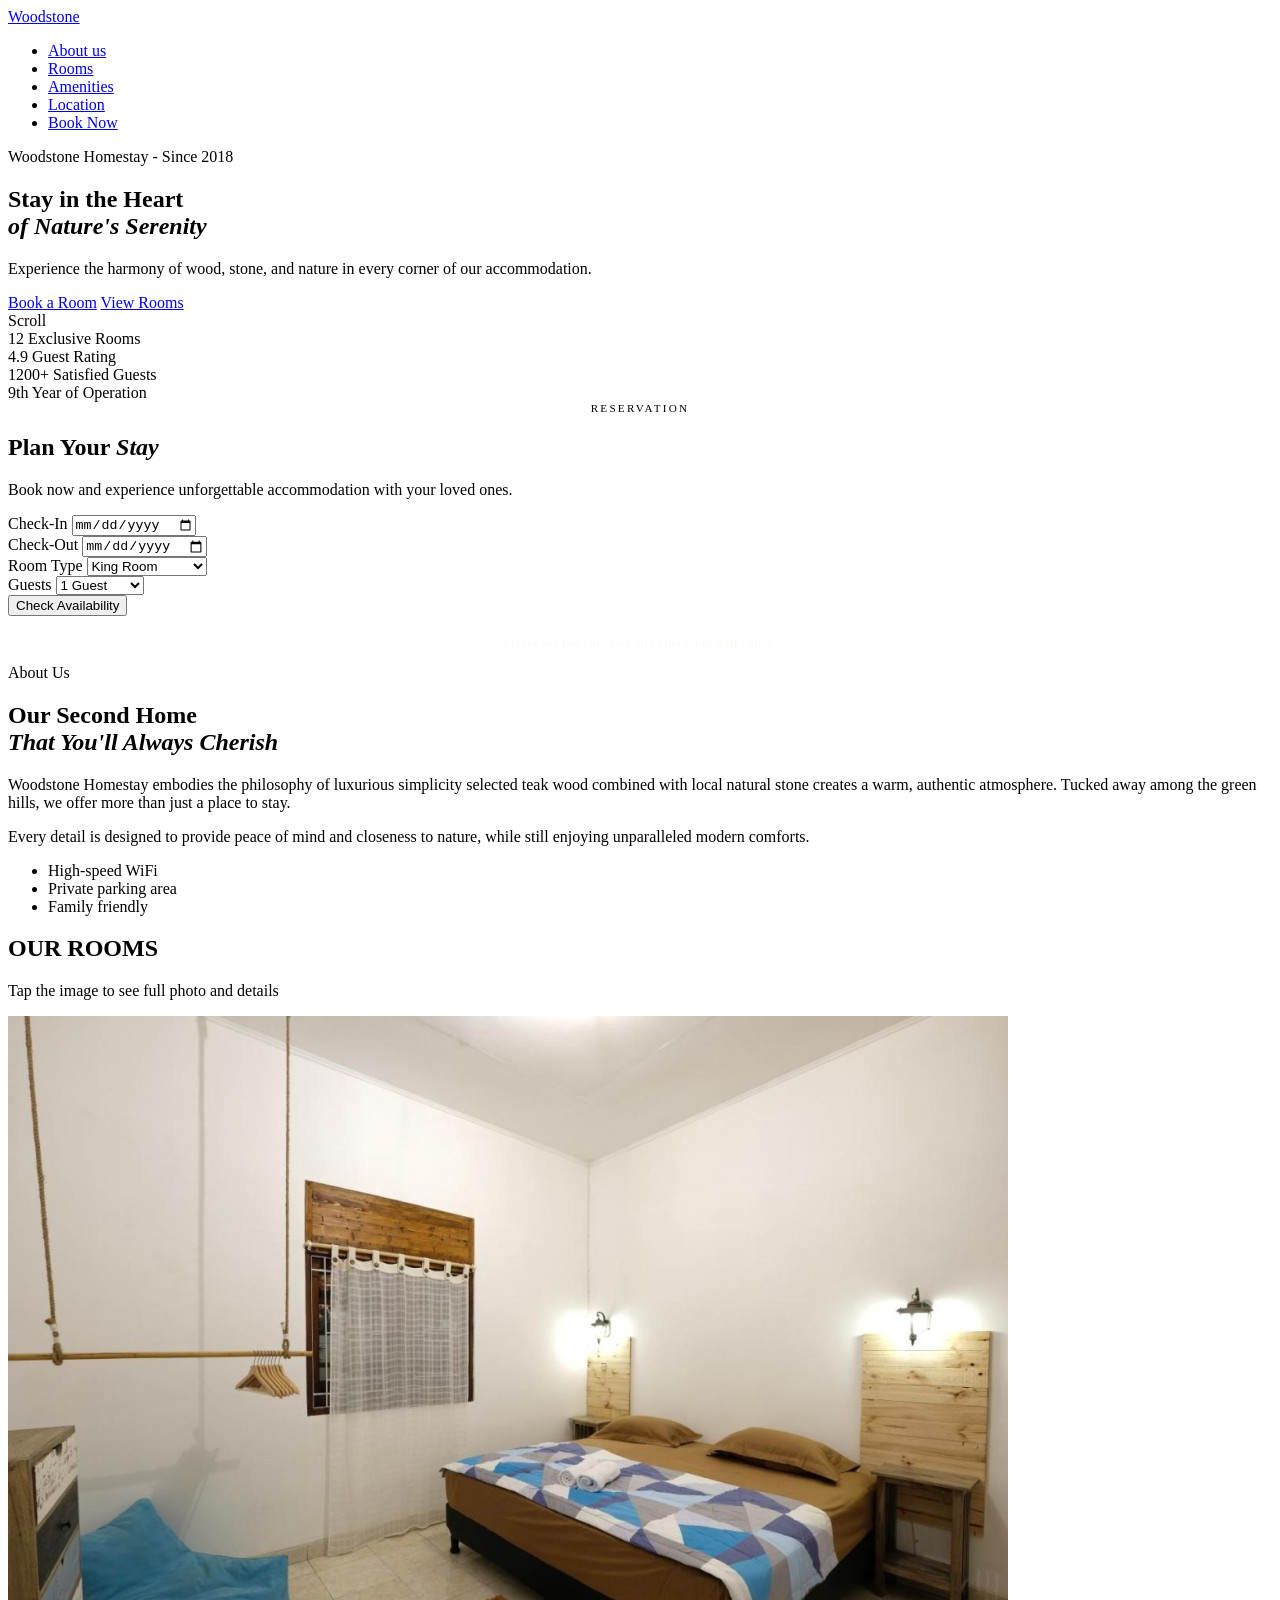
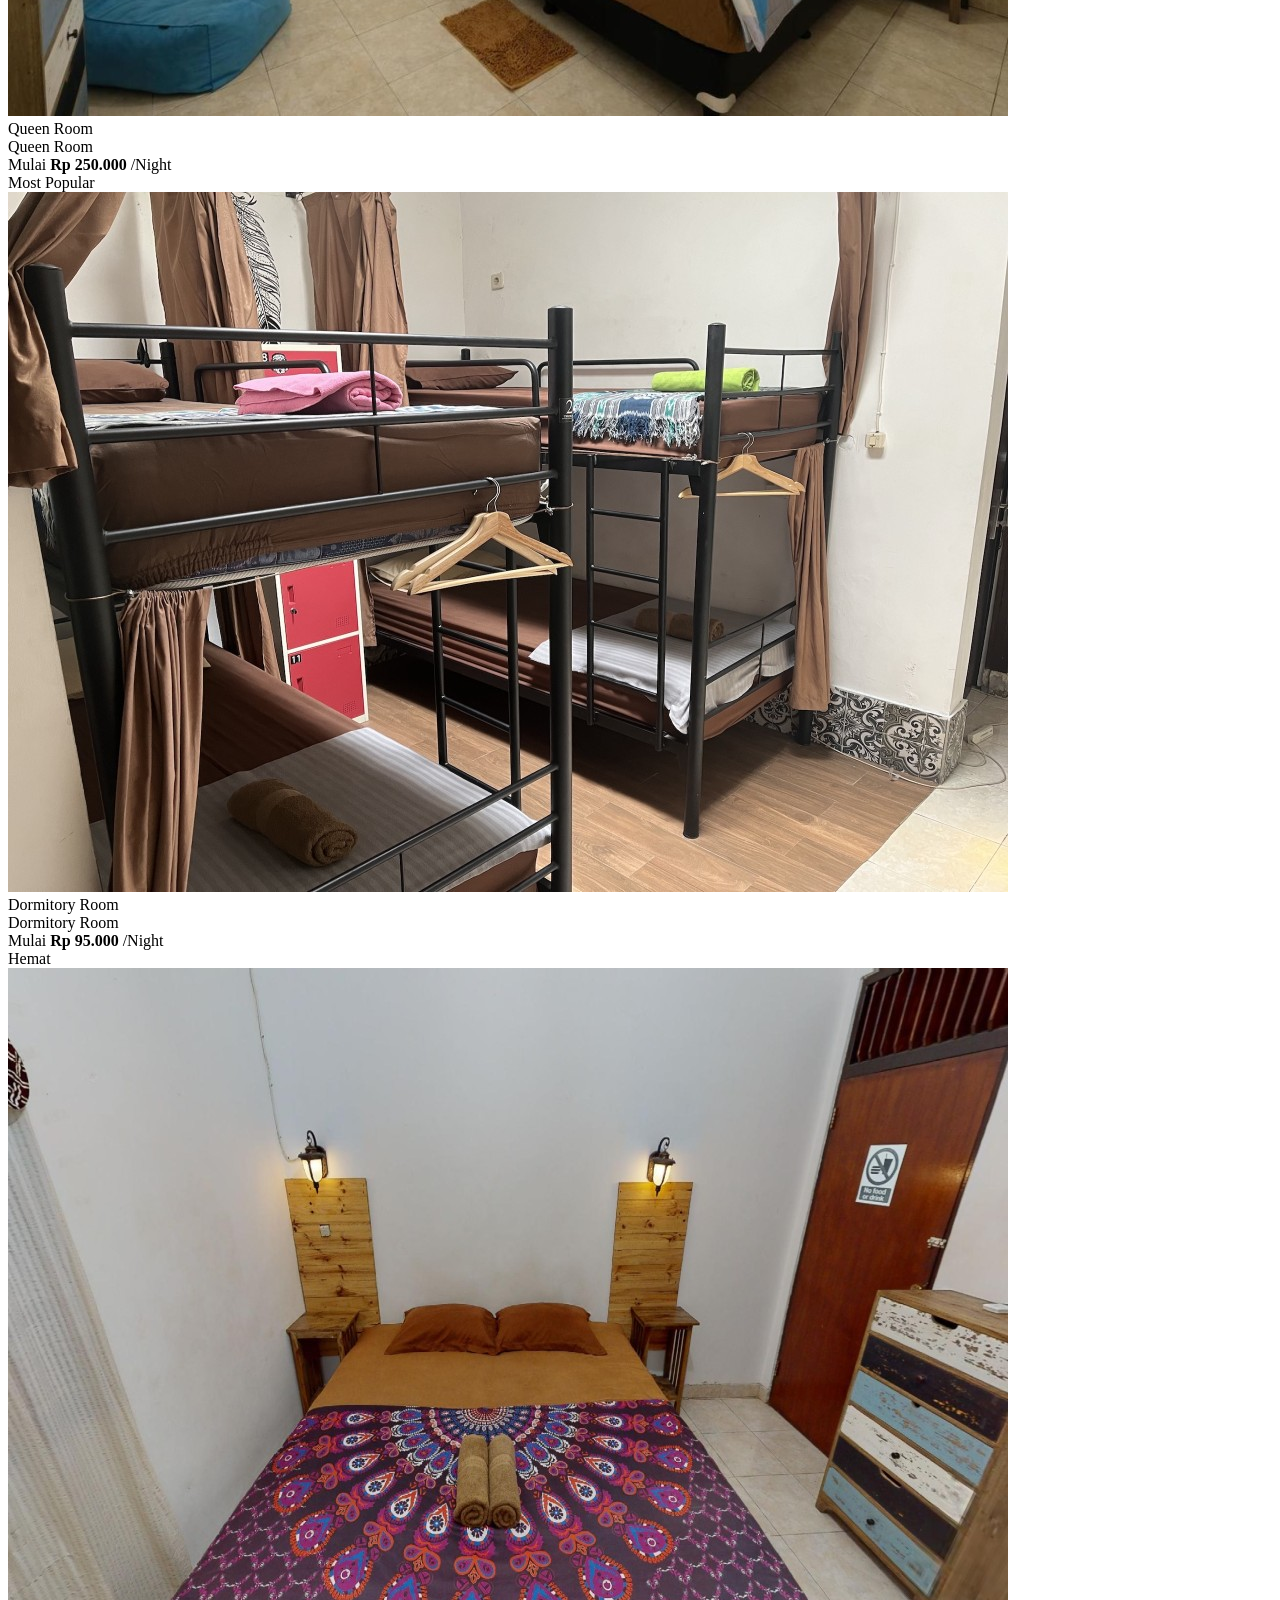
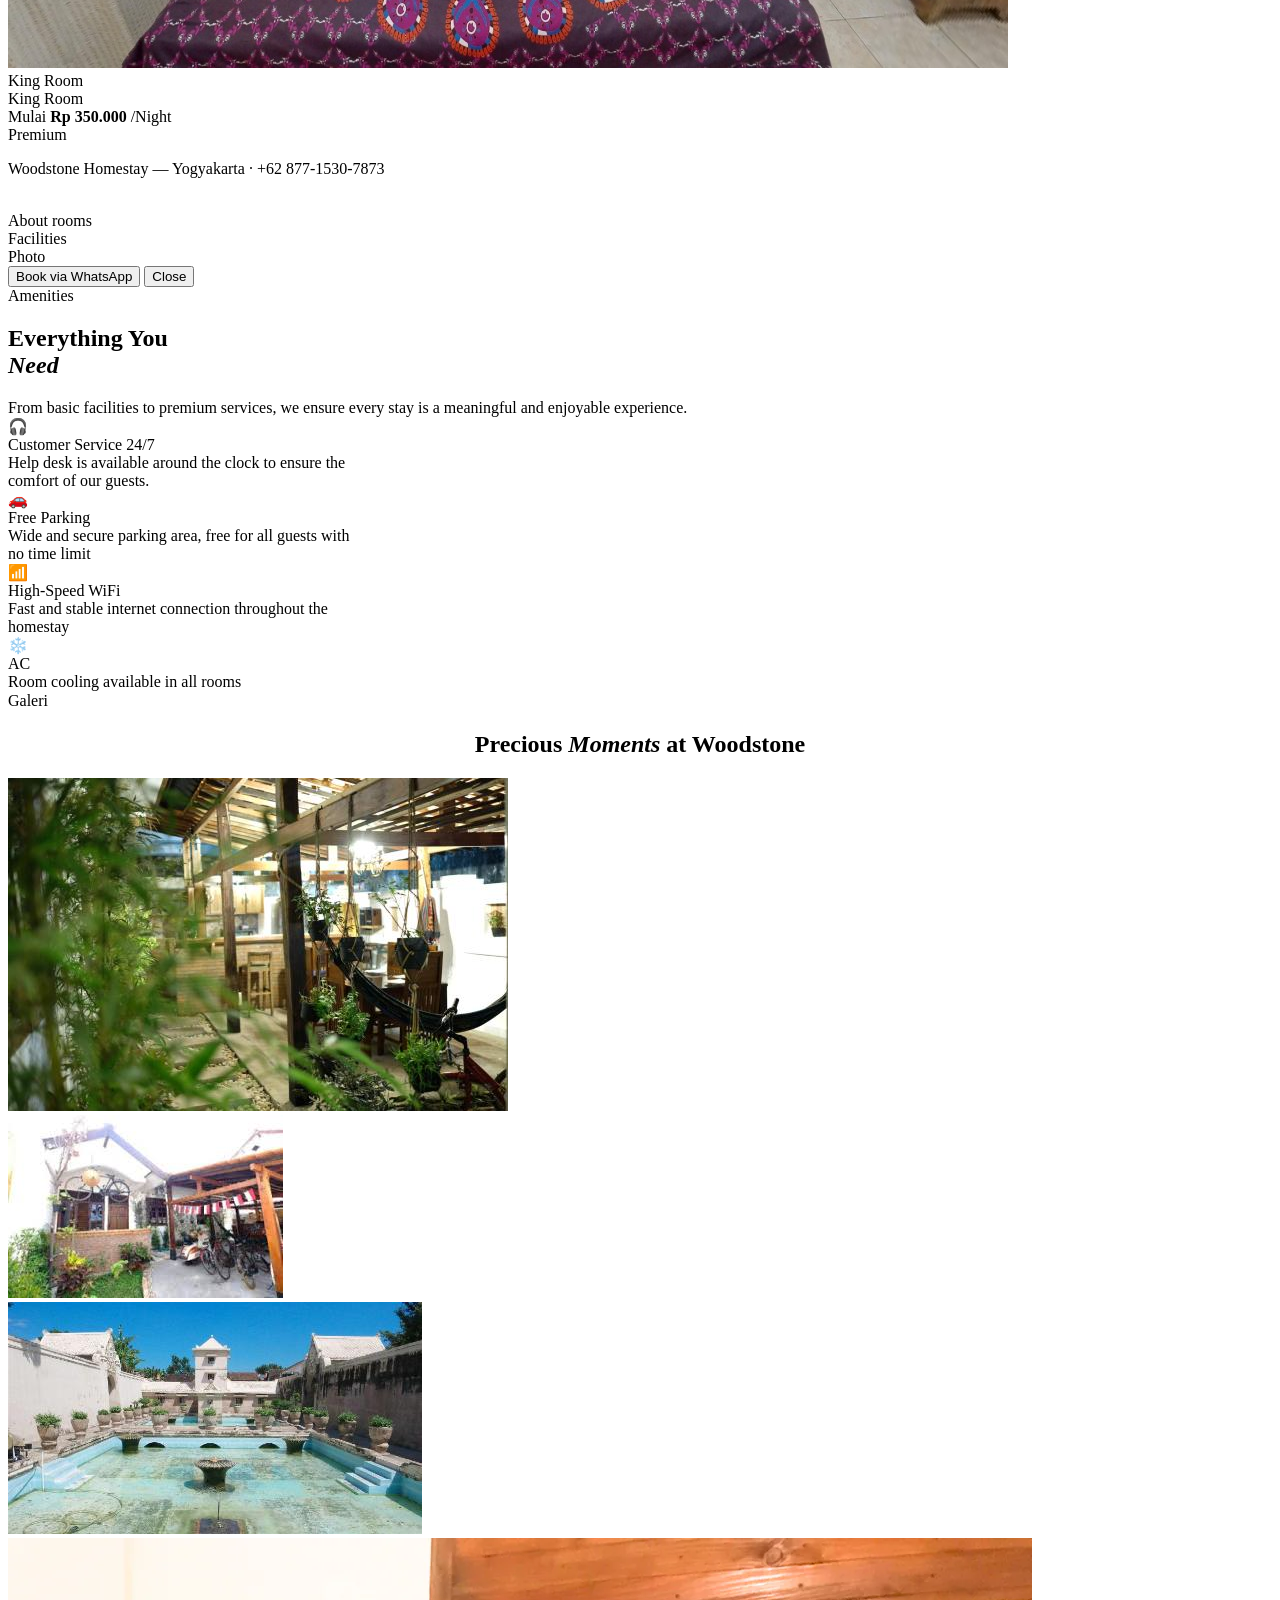
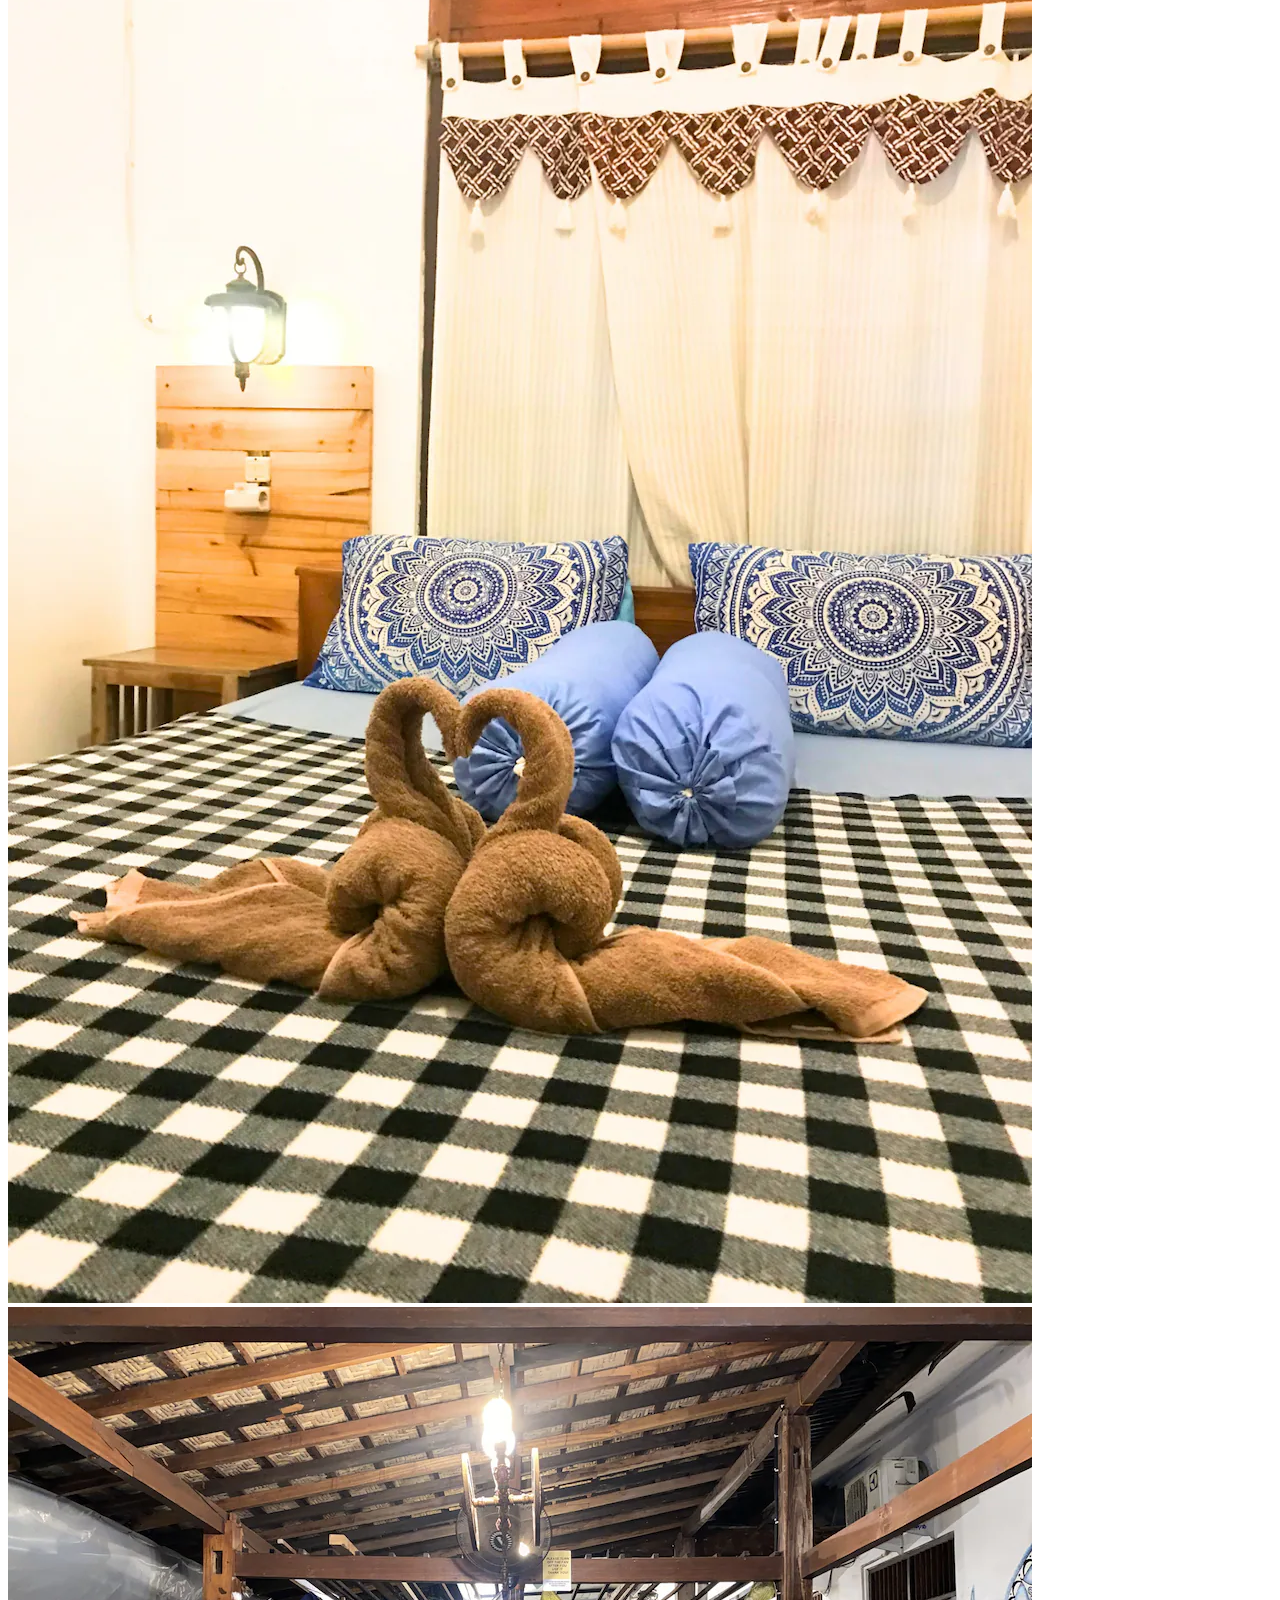
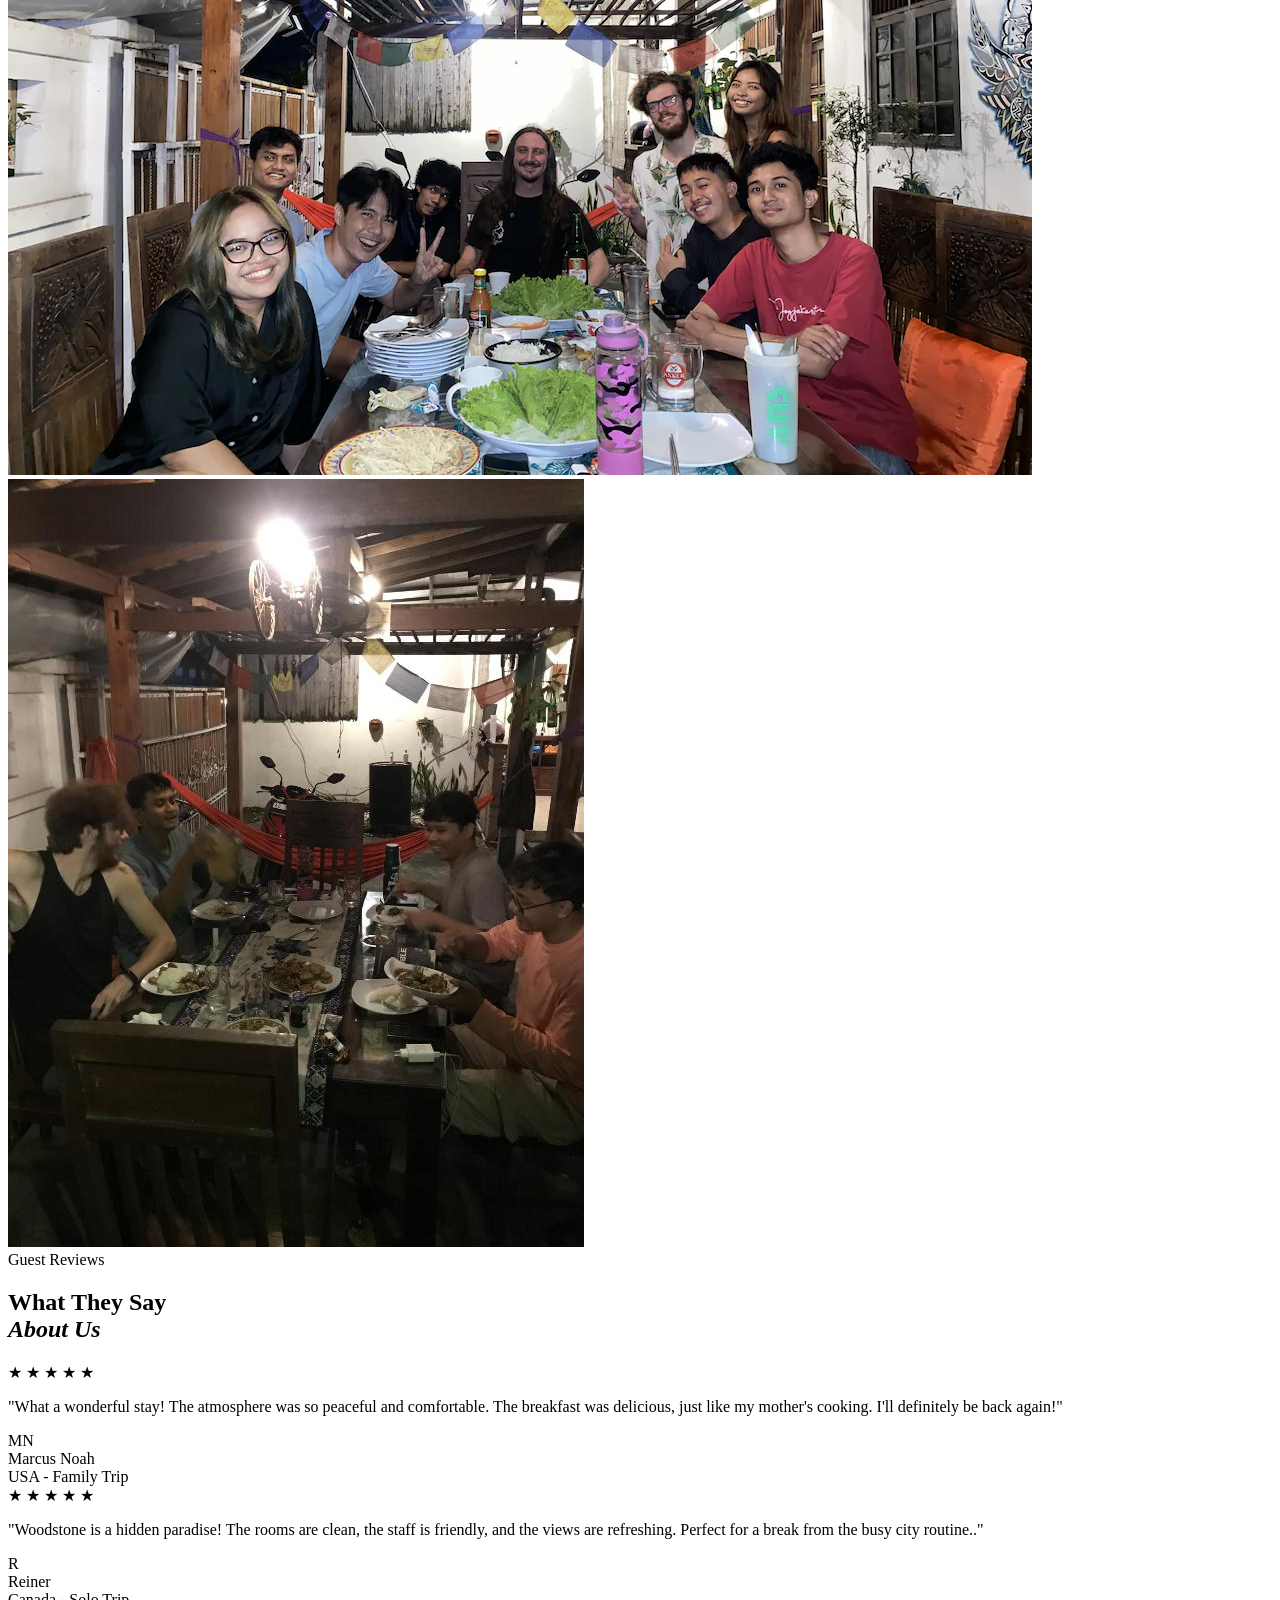
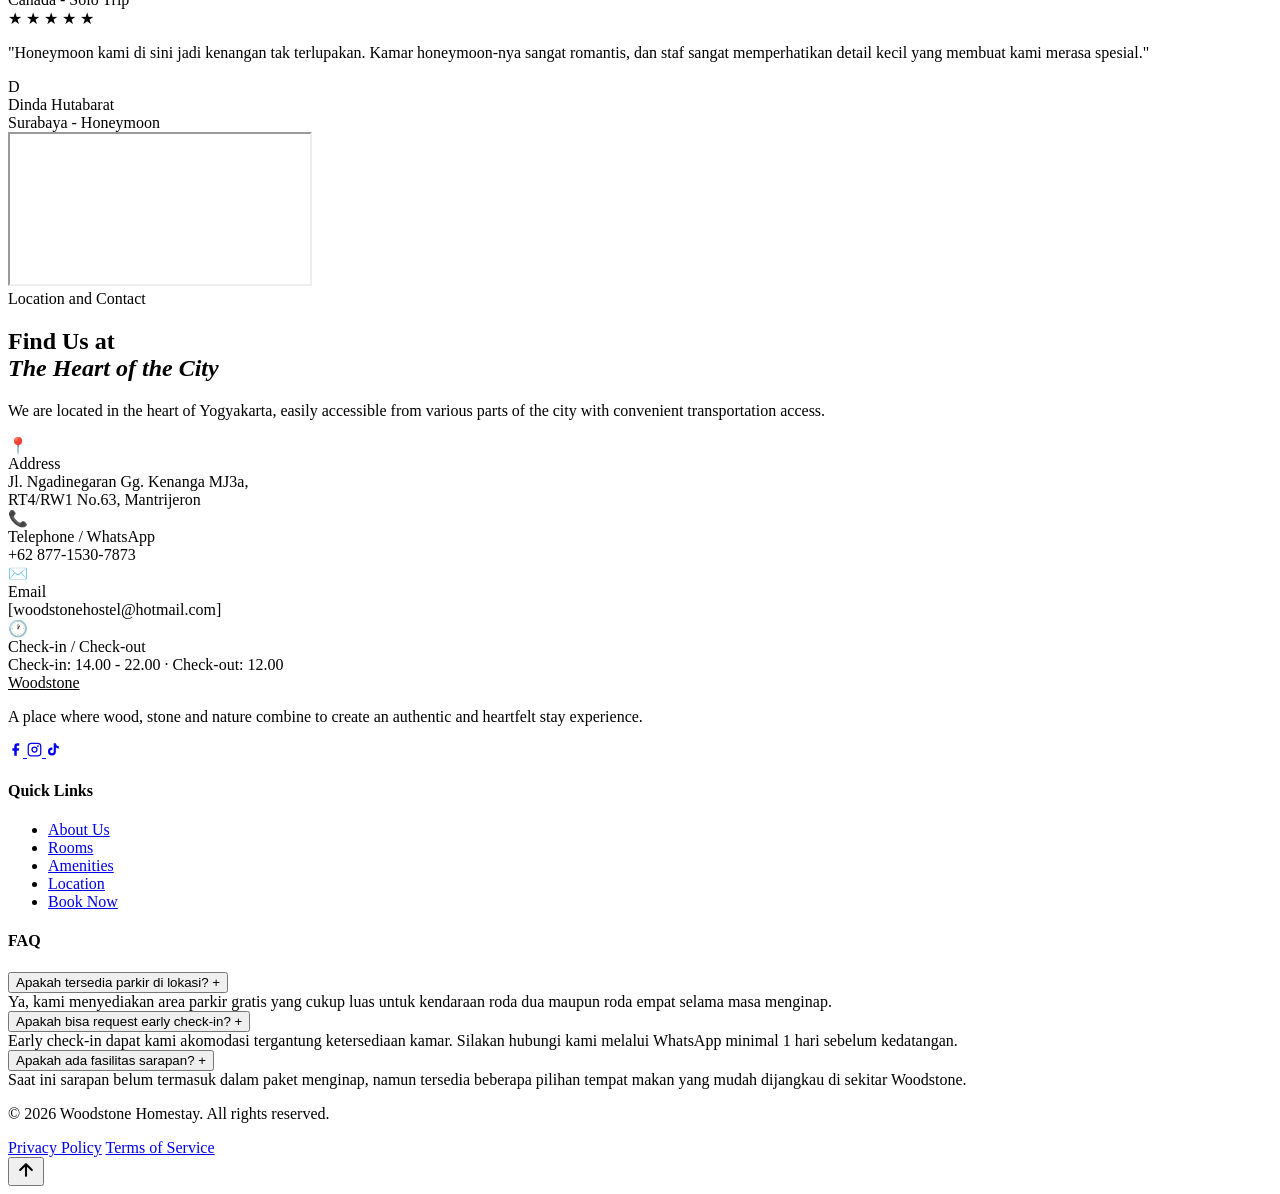
==== index.html @ ebc1e07e "Add files via upload" ====
<!DOCTYPE html>
<html lang="en">
<head>
  <link rel="icon" href="04.png">
<meta charset="UTF-8">
<meta name="viewport" content="width=device-width, initial-scale=1.0">
<title>Woodstone Homestay — Harmony of Nature & Comfort</title>
<link href="https://fonts.googleapis.com/css2?family=Playfair+Display:ital,wght@0,400;0,600;0,700;1,400&family=Cormorant+Garamond:wght@300;400;500&family=DM+Sans:wght@300;400;500&display=swap" rel="stylesheet">
<link rel="stylesheet" href=Index.css>
</head>
<body>

<!-- NAVBAR -->
<nav id="navbar">
  <a href="#" class="nav-logo">Wood<span>stone</span></a>
  <ul class="nav-links">
    <li><a href="#about">About us</a></li>
    <li><a href="#rooms">Rooms</a></li>
    <li><a href="#amenities">Amenities</a></li>
    <li><a href="#location">Location</a></li>
    <li><a href="#booking" class="nav-cta">Book Now</a></li>
  </ul>
</nav>

<!-- HERO -->
<section class="hero">
  <div class="hero-bg"></div>
  <div class="hero-content">
    <div class="hero-eyebrow">Woodstone Homestay - Since 2018</div>
    <h1 class="hero-title">
      Stay in the Heart<br><em>of Nature's Serenity</em>
    </h1>
    <p class="hero-subtitle">
      Experience the harmony of wood, stone, and nature in every corner of our accommodation.
    </p>
    <div class="hero-actions">
      <a href="#booking" class="btn-primary">Book a Room</a>
      <a href="#rooms" class="btn-ghost">View Rooms</a>
    </div>
  </div>
  <div class="scroll-hint">
    <div class="scroll-line"></div>
    Scroll
  </div>
</section>

<!-- STATS BAR — FIX #6: tambah data-count & data-suffix untuk animasi counter -->
<div class="stats-bar">
  <div class="stat-item fade-up">
    <span class="stat-num" data-count="12">12</span>
    <span class="stat-label">Exclusive Rooms</span>
  </div>
  <div class="stat-item fade-up">
    <span class="stat-num">4.9</span>
    <span class="stat-label">Guest Rating</span>
  </div>
  <div class="stat-item fade-up">
    <span class="stat-num" data-count="1200" data-suffix="+">1200+</span>
    <span class="stat-label">Satisfied Guests</span>
  </div>
  <div class="stat-item fade-up">
    <span class="stat-num" data-count="9" data-suffix="th">9th</span>
    <span class="stat-label">Year of Operation</span>
  </div>
</div>

<!-- BOOKING -->
<section class="booking" id="booking">
  <div class="booking-inner">
    <div style="display:flex;align-items:center;justify-content:center;gap:10px;margin-bottom:14px;">
      <span style="width:30px;height:1px;background:var(--gold);display:block;"></span>
      <span style="font-size:0.7rem;letter-spacing:0.2em;text-transform:uppercase;color:var(--gold);">Reservation

      </span>
      <span style="width:30px;height:1px;background:var(--gold);display:block;"></span>
    </div>
    <h2>Plan Your <em>Stay</em></h2>
    <p class="booking-desc">Book now and experience unforgettable accommodation with your loved ones.</p>
    <div class="booking-form">
      <div class="form-group">
        <label>Check-In</label>
        <input type="date">
      </div>
      <div class="form-group">
        <label>Check-Out</label>
        <input type="date">
      </div>
      <div class="form-group">
        <label>Room Type</label>
        <select>
          <option>King Room</option>
          <option>Queen Room</option>
          <option>Dormitory Room</option>
        </select>
      </div>
      <div class="form-group">
        <label>Guests</label>
        <select>
          <option>1 Guest</option>
          <option>2 Guests</option>
          <option>3-4 Guests</option>
          <option>5+ Guests</option>
        </select>
      </div>
      <button class="booking-submit" onclick="handleBooking()">Check Availability</button>
    </div>
  </div>
  <div style ="text-align:center;margin-top:20px;color:rgba(245,239,230,0.4);font-size:0.78rem;letter-spacing:0.05em;">
    <p>Please set the check-in and check-out dates first.</p>
  </div>
</section>

<!-- ABOUT -->
<section class="about" id="about">
  <div class="about-images fade-up">
    <div class="about-img-main"></div>
    <div class="about-img-secondary"></div>
  </div>
  <div class="fade-up">
    <div class="section-tag">About Us</div>
    <h2 class="section-title">Our Second Home<br><em>That You'll Always Cherish</em></h2>
    <p class="section-body">
      Woodstone Homestay embodies the philosophy of luxurious simplicity
selected teak wood combined with local natural stone creates a warm, authentic atmosphere.
Tucked away among the green hills,
we offer more than just a place to stay.
    </p>
    <p class="section-body">
Every detail is designed to provide peace of mind and closeness to nature, while still enjoying unparalleled modern comforts.
    </p>
    <ul class="features-list">
      <li>High-speed WiFi</li>
      <li>Private parking area</li>
      <li>Family friendly</li>
    </ul>
  </div>
</section>
<!-- ROOMS -->
<section class="rooms-section" id="rooms">
   <div class="container">
       <div class="container">
        <h1>OUR ROOMS</h1>
    </div>
    <div class="container">
  <p class="page-sub">Tap the image to see full photo and details</p>
  <div class="room-grid" id="roomGrid"></div>
  <p class="tap-note">Woodstone Homestay — Yogyakarta · +62 877-1530-7873</p>
</div>
<div class="overlay" id="overlay" onclick="closeIfBg(event)">
  <div class="modal" id="modal">
    <img id="mHero" class="modal-hero" src="" alt="">
    <div class="modal-body">
      <div class="modal-type" id="mType"></div>
      <div class="modal-name" id="mName"></div>
      <div class="modal-price" id="mPrice"></div>
      <div class="divider"></div>
      <div class="section-label">About rooms</div>
      <div class="modal-desc" id="mDesc"></div>
      <div class="section-label">Facilities</div>
      <div class="amenity-grid" id="mAmenities"></div>
      <div class="section-label">Photo</div>
      <div class="photo-grid" id="mPhotos"></div>
      <div class="modal-actions">
        <button class="btn-wa" id="mWa">Book via WhatsApp</button>
        <button class="btn-close" onclick="closeModal()">Close</button>
      </div>
    </div>
  </div>
</div>
  </div>
</section>

<!-- AMENITIES -->
<section class="amenities" id="amenities">
  <div class="amenities-header">
    <div class="fade-up">
      <div class="section-tag">Amenities</div>
      <h2 class="section-title">Everything You<br><em>Need</em></h2>
    </div>
    <div class="fade-up">
      <p class="section-body" style="margin:0;">
        From basic facilities to premium services, we ensure every 
        stay is a meaningful and enjoyable experience.
      </p>
    </div>
  </div>
  <!-- FIX #2 & #3: hapus </div> stray, Benerin deskripsi, Tambahin item ke-6 biar 2 baris x 3 kolom -->
  <div class="amenities-grid">
    <div class="amenity-item fade-up" style="width: 350px;">
      <span class="amenity-icon">🎧</span> 
      <div class="amenity-name">Customer Service 24/7</div>
      <div class="amenity-desc">Help desk is available around the clock to ensure the comfort of our guests.</div>
    </div>
    <div class="amenity-item fade-up" style="width: 350px;">
      <span class="amenity-icon">🚗</span>
      <div class="amenity-name">Free Parking</div>
      <div class="amenity-desc">Wide and secure parking area, free for all guests with no time limit</div>
    </div>
    <div class="amenity-item fade-up" style="width: 350px;">
      <span class="amenity-icon">📶</span>
      <div class="amenity-name">High-Speed WiFi</div>
      <div class="amenity-desc">Fast and stable internet connection throughout the homestay</div>
    </div>
    <div class="amenity-item fade-up" style="width: 350px;">
      <span class="amenity-icon">❄️</span>
      <div class="amenity-name">AC</div>
      <div class="amenity-desc">Room cooling available in all rooms </div>
    </div>
  </div>
</section>

<!-- GALLERY -->
<section class="gallery">
  <div class="gallery-header fade-up">
    <div class="section-tag" style="justify-content:center;">
      <span style="width:30px;height:1px;background:var(--gold);display:block;"></span>
      Galeri
      <span style="width:30px;height:1px;background:var(--gold);display:block;"></span>
    </div>
    <h2 class="section-title" style="text-align:center;">Precious <em>Moments</em> at Woodstone</h2>
  </div>
  <div class="gallery-strip" id="galleryStrip">
    <div class="gallery-item"><img src="Mini bars.jpg" alt="Gallery 1" draggable="false"></div>
    <div class="gallery-item"><img src="Di luar.jpeg" alt="Gallery 2" draggable="false"></div>
    <div class="gallery-item"><img src="kolam.jpg" alt="Gallery 3" draggable="false"></div>
    <div class="gallery-item"><img src="kamar ciuttt.webp" alt="Gallery 4" draggable="false"></div>
    <div class="gallery-item"><img src="mawong.webp" alt="Gallery 5" draggable="true"></div>
    <div class="gallery-item"><img src="underbois.jpg" alt="Gallery 6" draggable="false"></div>
  </div>
</section>

<!-- TESTIMONIALS -->
<section class="testimonials" id="testimonials">
  <div class="testi-header fade-up">
    <div class="section-tag">Guest Reviews</div>
    <h2 class="section-title">What They Say<br><em>About Us</em></h2>
  </div>
  <div class="testi-grid">
    <div class="testi-card fade-up">
      <div class="testi-stars">&#9733; &#9733; &#9733; &#9733; &#9733;</div>
      <p class="testi-text">"What a wonderful stay! The atmosphere was so peaceful and comfortable. The breakfast was delicious, just like my mother's cooking. I'll definitely be back again!"</p>
      <div class="testi-author">
        <div class="testi-avatar">MN</div>
        <div>
          <div class="testi-name">Marcus Noah</div>
          <div class="testi-origin">USA - Family Trip</div>
        </div>
      </div>
    </div>
    <div class="testi-card fade-up">
      <div class="testi-stars">&#9733; &#9733; &#9733; &#9733; &#9733;</div>
      <p class="testi-text">"Woodstone is a hidden paradise! The rooms are clean, the staff is friendly, and the views are refreshing. Perfect for a break from the busy city routine.."</p>
      <div class="testi-author">
        <div class="testi-avatar">R</div>
        <div>
          <div class="testi-name">Reiner </div>
          <div class="testi-origin">Canada - Solo Trip</div>
        </div>
      </div>
    </div>
    <div class="testi-card fade-up">
      <div class="testi-stars">&#9733; &#9733; &#9733; &#9733; &#9733;</div>
      <p class="testi-text">"Honeymoon kami di sini jadi kenangan tak terlupakan. Kamar honeymoon-nya sangat romantis, dan staf sangat memperhatikan detail kecil yang membuat kami merasa spesial."</p>
      <div class="testi-author">
        <div class="testi-avatar">D</div>
        <div>
          <div class="testi-name">Dinda Hutabarat</div>
          <div class="testi-origin">Surabaya - Honeymoon</div>
        </div>
      </div>
    </div>
  </div>
</section>

<!-- LOCATION -->
<section class="location" id="location">
  <div class="map-placeholder fade-up">
    <iframe
      src="https://www.google.com/maps/embed?pb=!1m18!1m12!1m3!1d3952.6!2d110.3640469!3d-7.8164603!2m3!1f0!2f0!3f0!3m2!1i1024!2i768!4f13.1!3m3!1m2!1s0x2e7a5797d3da2981%3A0x2a09e5f6ae807d69!2sWood%20Stone%20Homestay!5e0!3m2!1sid!2sid!4v1710000000000"
      allowfullscreen=""
      loading="lazy"
      referrerpolicy="no-referrer-when-downgrade">
    </iframe>
  </div>
  <div class="fade-up">
    <div class="section-tag">Location and Contact</div>
    <h2 class="section-title">Find Us at<br><em>The Heart of the City</em></h2>
        <p class="section-body">We are located in the heart of Yogyakarta, easily accessible from various parts of the city with convenient transportation access.</p>
    <div class="info-items">
      <div class="info-item">
        <span class="info-icon">📍</span>
        <div>
          <div class="info-label">Address</div>
          <div class="info-value">Jl. Ngadinegaran Gg. Kenanga MJ3a,<br>RT4/RW1 No.63, Mantrijeron</div>
        </div>
      </div>
      <div class="info-item">
        <span class="info-icon">📞</span>
        <div>
          <div class="info-label">Telephone / WhatsApp</div>
          <div class="info-value">+62 877-1530-7873</div>
        </div>
      </div>
      <div class="info-item">
        <span class="info-icon">✉️</span>
        <div>
          <div class="info-label">Email</div>
          <div class="info-value"><span>[woodstonehostel@hotmail.com]</span></div>
        </div>
      </div>
      <div class="info-item">
        <span class="info-icon">🕐</span>
        <div>
          <div class="info-label">Check-in / Check-out</div>
          <div class="info-value">Check-in: 14.00 - 22.00 · Check-out: 12.00</div>
        </div>
      </div>
    </div>
  </div>
</section>

<!-- FOOTER -->
<footer>
  <!-- FIX #5: footer-grid sekarang 3 kolom, sesuai 3 div konten -->
  <div class="footer-grid">
    <div class="footer-brand">
      <a href="#" class="nav-logo" style="color:var(--cream);">Wood<span style="color:var(--gold);">stone</span></a>
      <p class="footer-tagline">A place where wood, stone and nature combine to create an authentic and heartfelt stay experience.</p>
      <div class="footer-social">
        <a href="https://www.facebook.com/profile.php?id=100063539919610" target="_blank" class="social-btn" title="Facebook">
          <svg width="15" height="15" viewBox="0 0 24 24" fill="currentColor">
            <path d="M18 2h-3a5 5 0 0 0-5 5v3H7v4h3v8h4v-8h3l1-4h-4V7a1 1 0 0 1 1-1h3z"/>
          </svg>
        </a>
        <a href="https://www.instagram.com/woodstonehomestay/" target="_blank" class="social-btn" title="Instagram">
          <svg width="15" height="15" viewBox="0 0 24 24" fill="none" stroke="currentColor" stroke-width="2" stroke-linecap="round" stroke-linejoin="round">
            <rect x="2" y="2" width="20" height="20" rx="5" ry="5"/>
            <circle cx="12" cy="12" r="4"/>
            <circle cx="17.5" cy="6.5" r="1.5" fill="currentColor" stroke="none"/>
          </svg>
        </a>
        <a href="https://www.tiktok.com/@woodstonehomestay" target="_blank" class="social-btn" title="TikTok">
          <svg width="15" height="15" viewBox="0 0 24 24" fill="currentColor">
            <path d="M19.59 6.69a4.83 4.83 0 0 1-3.77-4.25V2h-3.45v13.67a2.89 2.89 0 0 1-2.88 2.5 2.89 2.89 0 0 1-2.89-2.89 2.89 2.89 0 0 1 2.89-2.89c.28 0 .54.04.79.1V9.01a6.33 6.33 0 0 0-.79-.05 6.34 6.34 0 0 0-6.34 6.34 6.34 6.34 0 0 0 6.34 6.34 6.34 6.34 0 0 0 6.33-6.34V8.69a8.18 8.18 0 0 0 4.78 1.52V6.75a4.85 4.85 0 0 1-1.01-.06z"/>
          </svg>
        </a>
      </div>
    </div>
    <div class="footer-col">
      <h4>Quick Links</h4>
      <ul class="footer-links">
        <li><a href="#about">About Us</a></li>
        <li><a href="#rooms">Rooms</a></li>
        <li><a href="#amenities">Amenities</a></li>
        <li><a href="#location">Location</a></li>
        <li><a href="#booking">Book Now</a></li>
      </ul>
    </div>

    <!-- FAQ COLUMN -->
    <div class="footer-faq">
      <h4>FAQ</h4>
      <div class="faq-item">
        <button class="faq-question" onclick="toggleFaq(this)">
          Apakah tersedia parkir di lokasi?
          <span class="faq-icon">+</span>
        </button>
        <div class="faq-answer">
          Ya, kami menyediakan area parkir gratis yang cukup luas untuk kendaraan roda dua maupun roda empat selama masa menginap.
        </div>
      </div>
      <div class="faq-item">
        <button class="faq-question" onclick="toggleFaq(this)">
          Apakah bisa request early check-in?
          <span class="faq-icon">+</span>
        </button>
        <div class="faq-answer">
          Early check-in dapat kami akomodasi tergantung ketersediaan kamar. Silakan hubungi kami melalui WhatsApp minimal 1 hari sebelum kedatangan.
        </div>
      </div>
      <div class="faq-item">
        <button class="faq-question" onclick="toggleFaq(this)">
          Apakah ada fasilitas sarapan?
          <span class="faq-icon">+</span>
        </button>
        <div class="faq-answer">
          Saat ini sarapan belum termasuk dalam paket menginap, namun tersedia beberapa pilihan tempat makan yang mudah dijangkau di sekitar Woodstone.
        </div>
      </div>
    </div>

  </div><!-- end footer-grid -->

  <div class="footer-bottom">
    <p class="footer-copy">© 2026 Woodstone Homestay. All rights reserved.</p>
    <div class="footer-legal">
      <a href="PrivacyPolicy.html">Privacy Policy</a>
      <a href="TermsOfService.html">Terms of Service</a>
    </div>
  </div>

  <button id="back-to-top" class="back-to-top" title="Back to Top">
    <svg width="20" height="20" viewBox="0 0 24 24" fill="none" stroke="currentColor" stroke-width="2.5" stroke-linecap="round" stroke-linejoin="round">
      <path d="M12 19V5M5 12l7-7 7 7"/>
    </svg>
  </button>
</footer>
 <!-- FIX #4: Tambahin script untuk tombol back-to-top -->
<!-- FIX #4: Tambahin script untuk tombol back-to-top -->
<script data-cfasync="false" src="/cdn-cgi/scripts/5c5dd728/cloudflare-static/email-decode.min.js"></script><script data-cfasync="false" src="/cdn-cgi/scripts/5c5dd728/cloudflare-static/email-decode.min.js"></script><script>

function toggleFaq(btn) {
  const answer = btn.nextElementSibling;
  const isOpen = btn.classList.contains('open');
  // Close all
  document.querySelectorAll('.faq-question').forEach(q => {
    q.classList.remove('open');
    q.nextElementSibling.classList.remove('open');
  });
  // Open clicked if it was closed
  if (!isOpen) {
    btn.classList.add('open');
    answer.classList.add('open');
  }
}

window.onscroll = function() {
  const btn = document.getElementById('back-to-top');
  if (document.body.scrollTop > 20 || document.documentElement.scrollTop > 20) {
    btn.classList.add('show');
  } else {
    btn.classList.remove('show');
  }
};

document.getElementById('back-to-top').onclick = function() {
  document.body.scrollTop = 0;
  document.documentElement.scrollTop = 0;
};

</script>

<script>
const WA = "https://api.whatsapp.com/message/BB72NJYSFIHYM1?autoload=1&app_absent=0";
const ROOMS = [
  {
    type:"Queen Room", name:"Queen Room", badge:"Most Popular",
    price:"Rp 250.000", unit:"/Night",
    desc:"A cozy, boho-natural room with unique mandala decor. Featuring a queen-size bed, antique wall lamps, a vintage wooden desk, and an Instagrammable swing hanger..",
    amenities:["Queen bed","AC","Free WiFi","Ensuite bathroom","Towels & toiletries","Wooden desk","Antique lamp","Swing hanger"],
    main:"[data-uri]",
    photos:["[data-uri]","[data-uri]","[data-uri]","[data-uri]"]
  },
  {
    type:"Dormitory Room", name:"Dormitory Room", badge:"Hemat",
    price:"Rp 95.000", unit:"/Night",
    desc:"An economical choice for backpackers and solo travelers. Bunk beds with privacy curtains for personal comfort, colorful lockers, and a bathroom styled in Woodstone's signature natural stone..",
    amenities:["Bunk bed + privacy curtain","AC","Free WiFi","Private locker","Shared bathroom","Towel & pillow"],
    main:"[data-uri]",
    photos:["[data-uri]","[data-uri]","[data-uri]","[data-uri]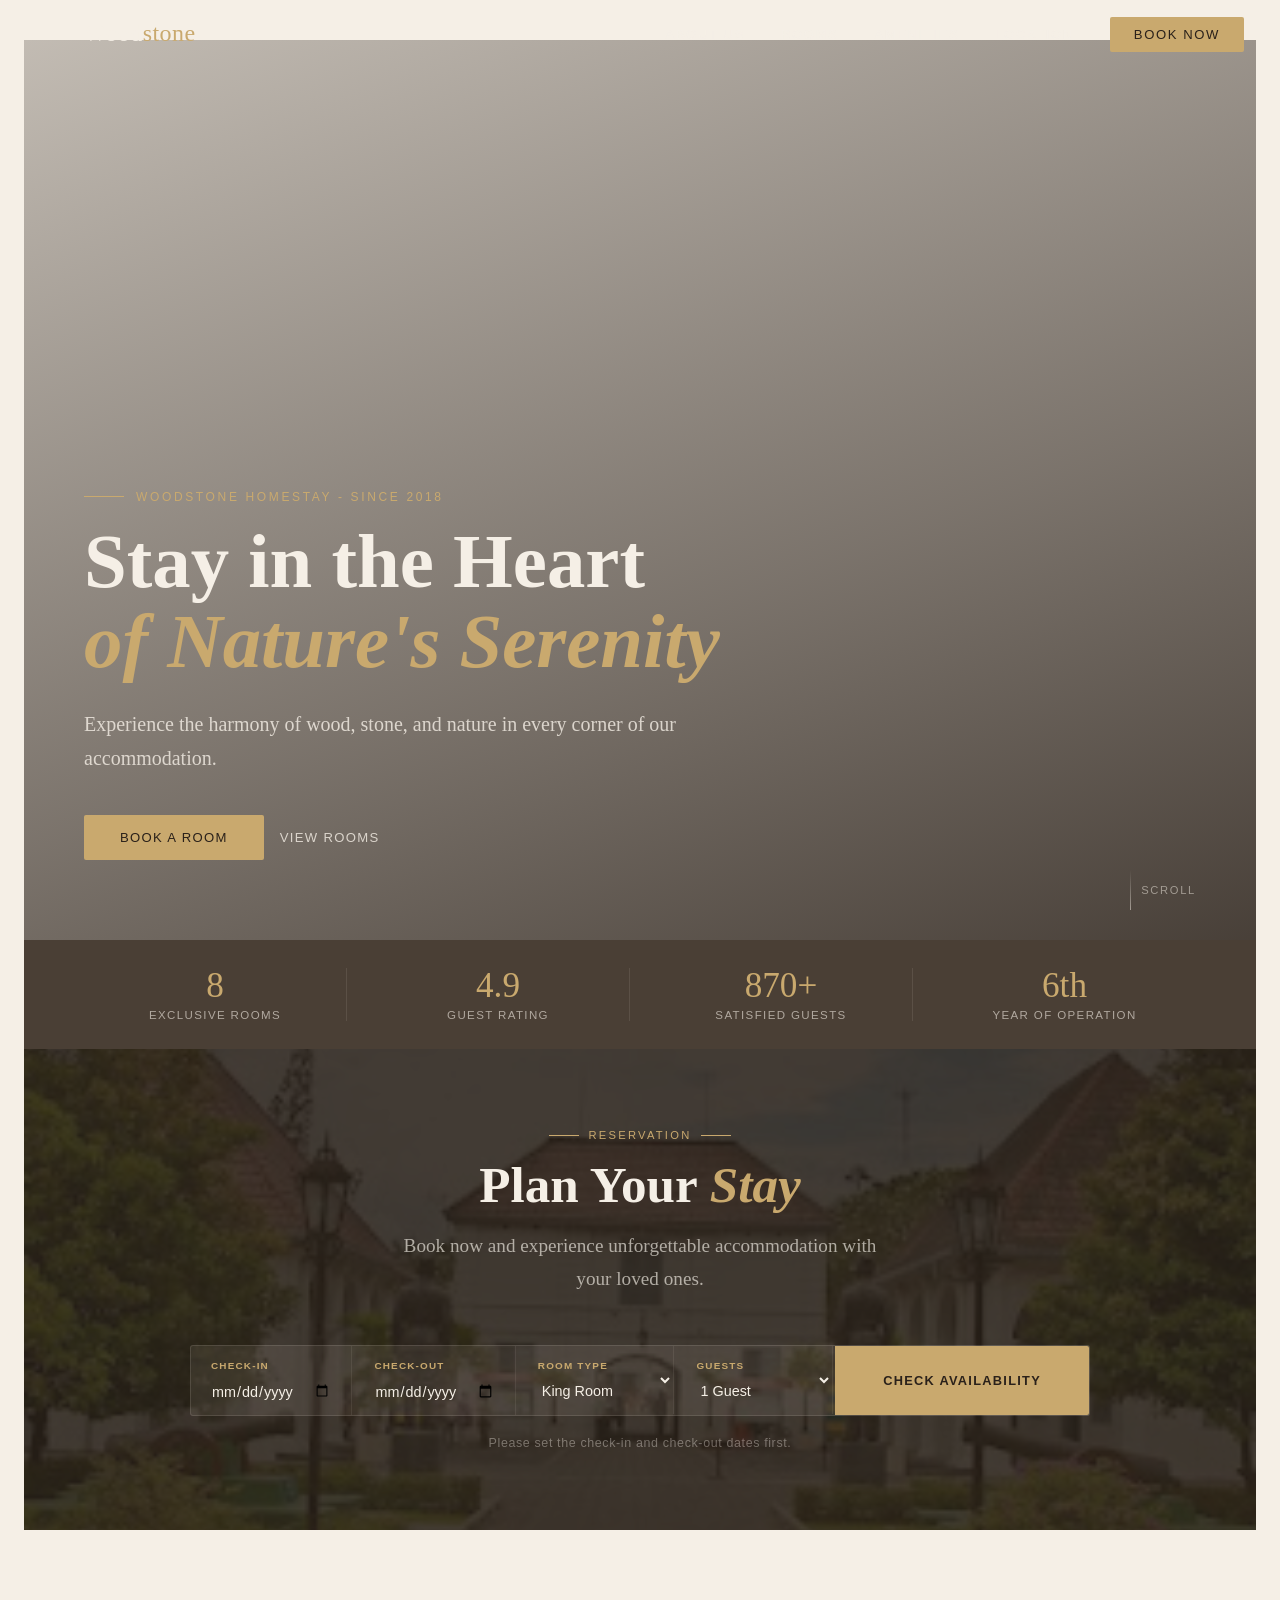
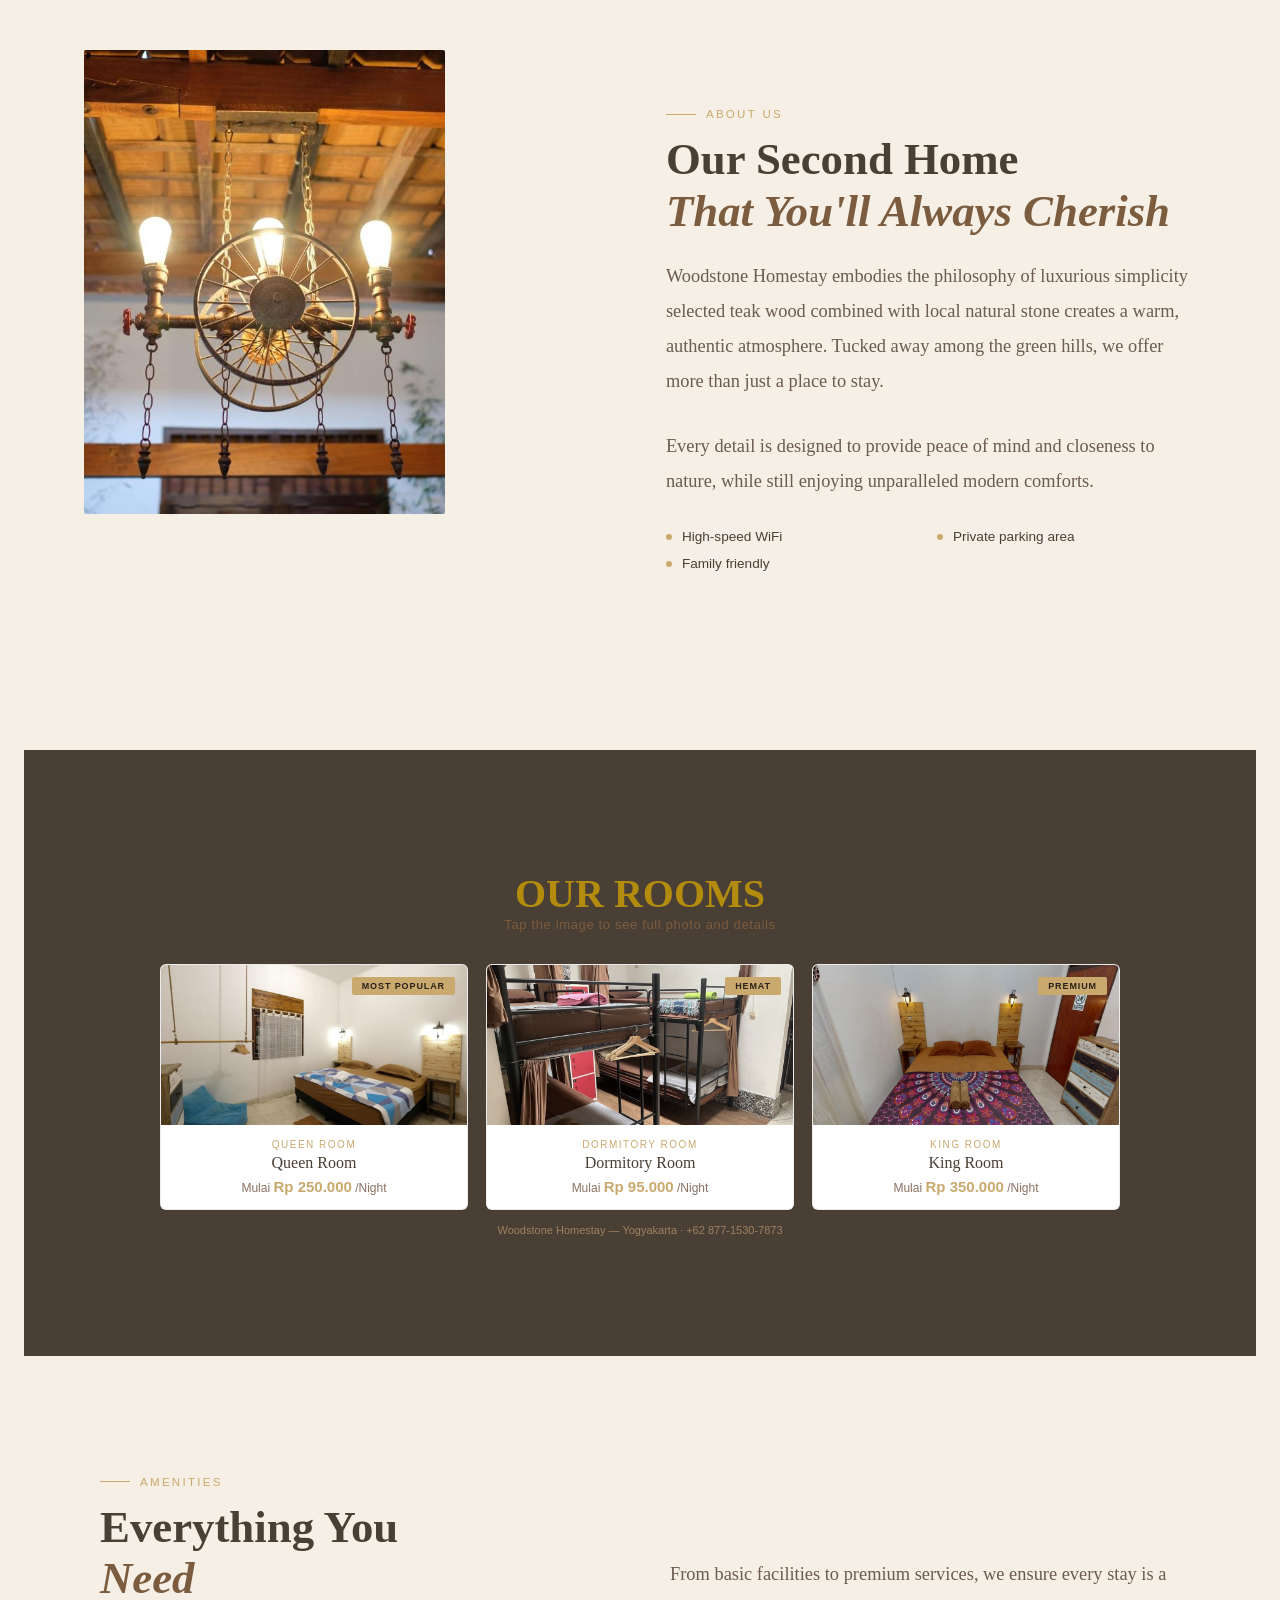
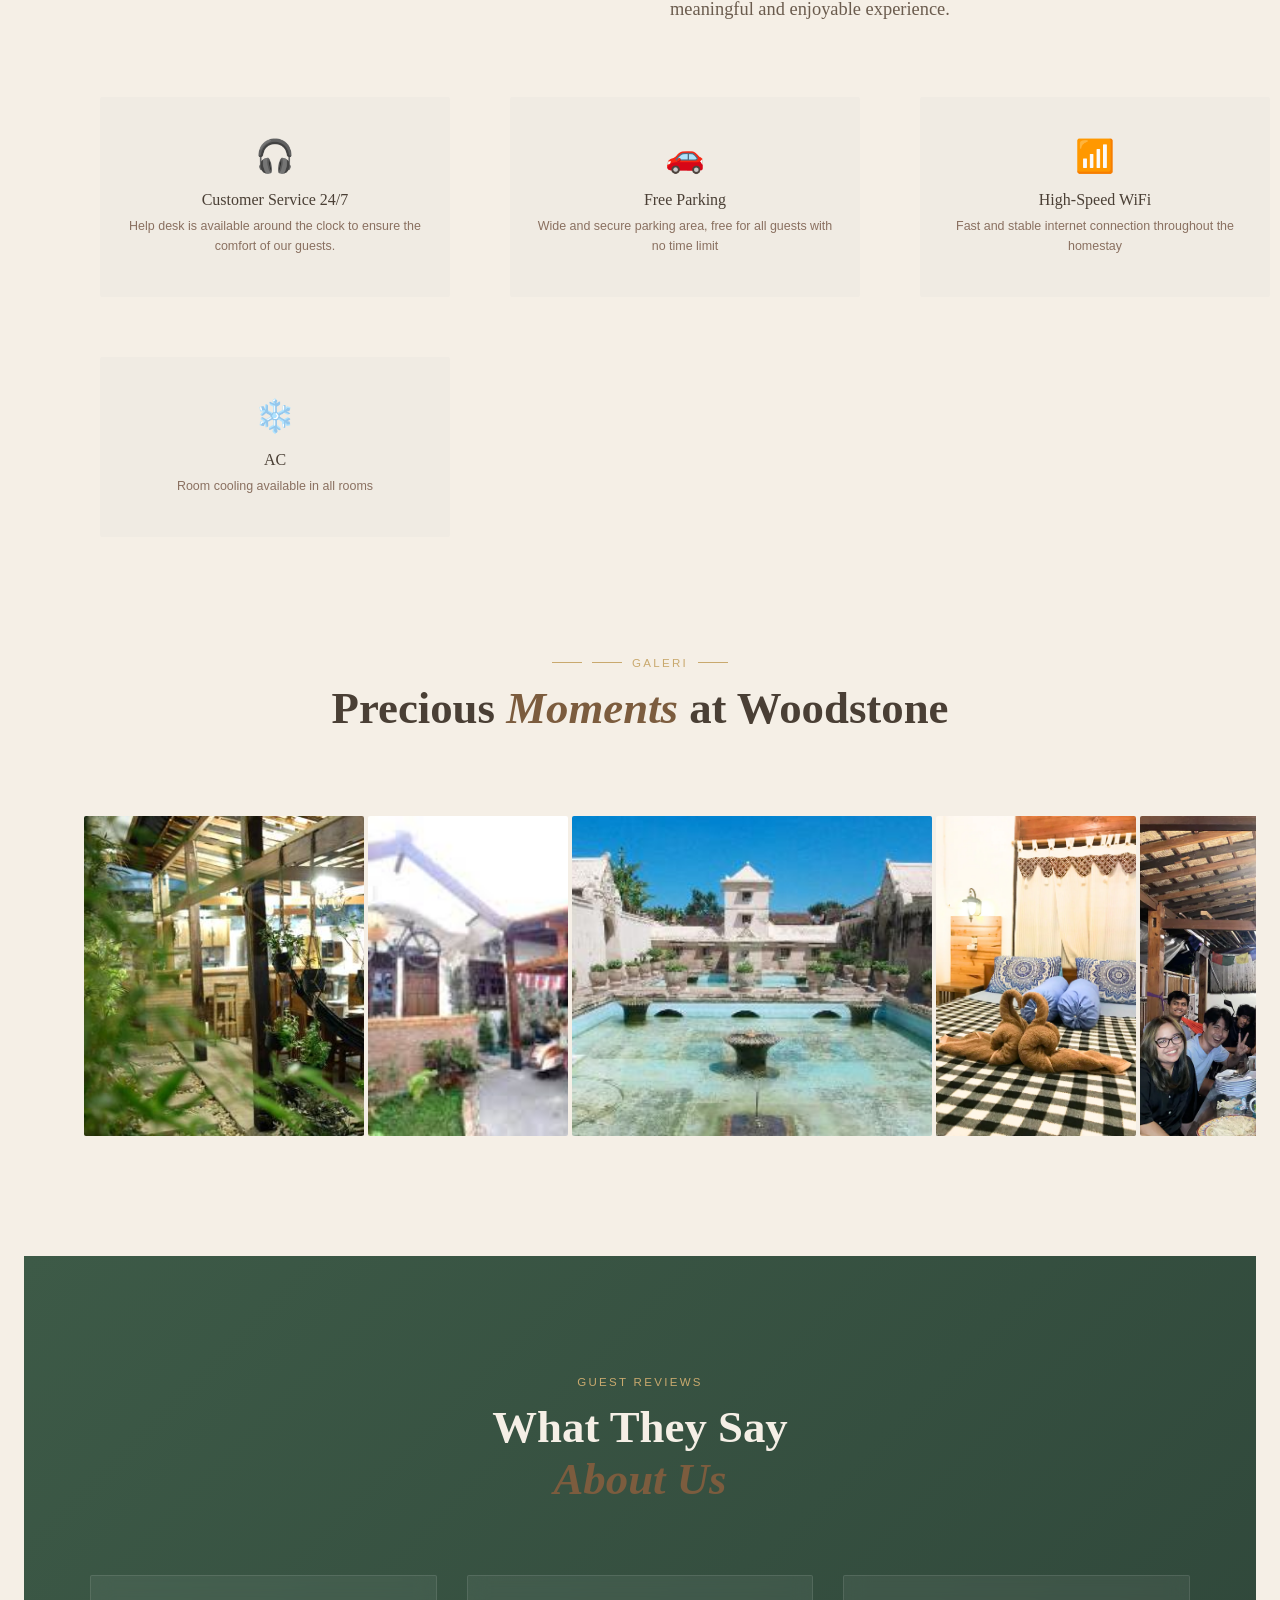
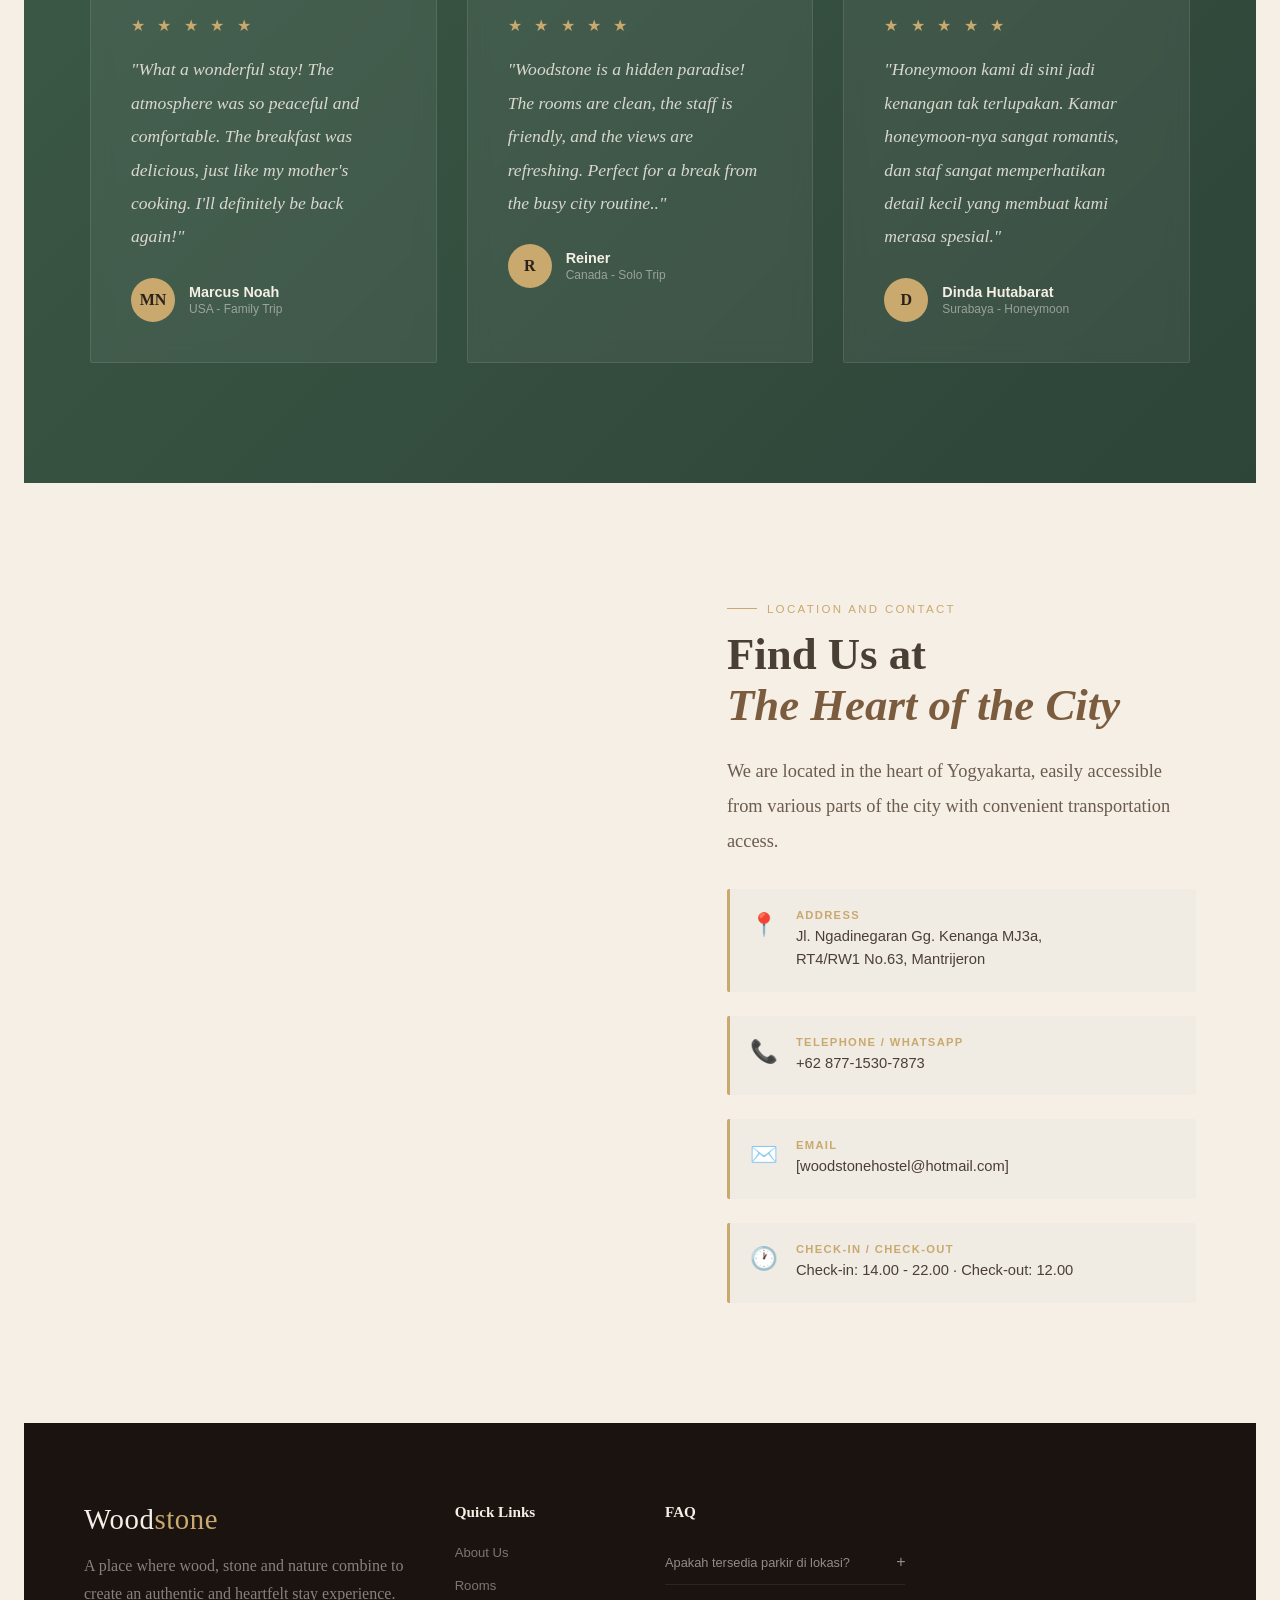
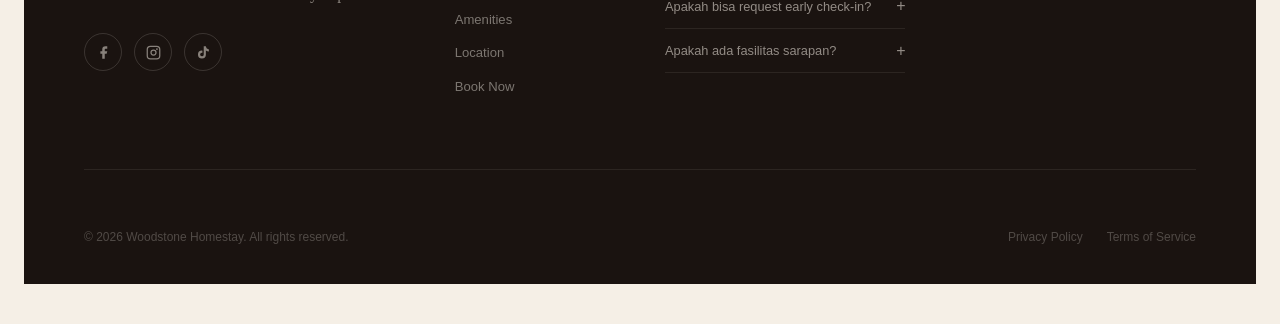
